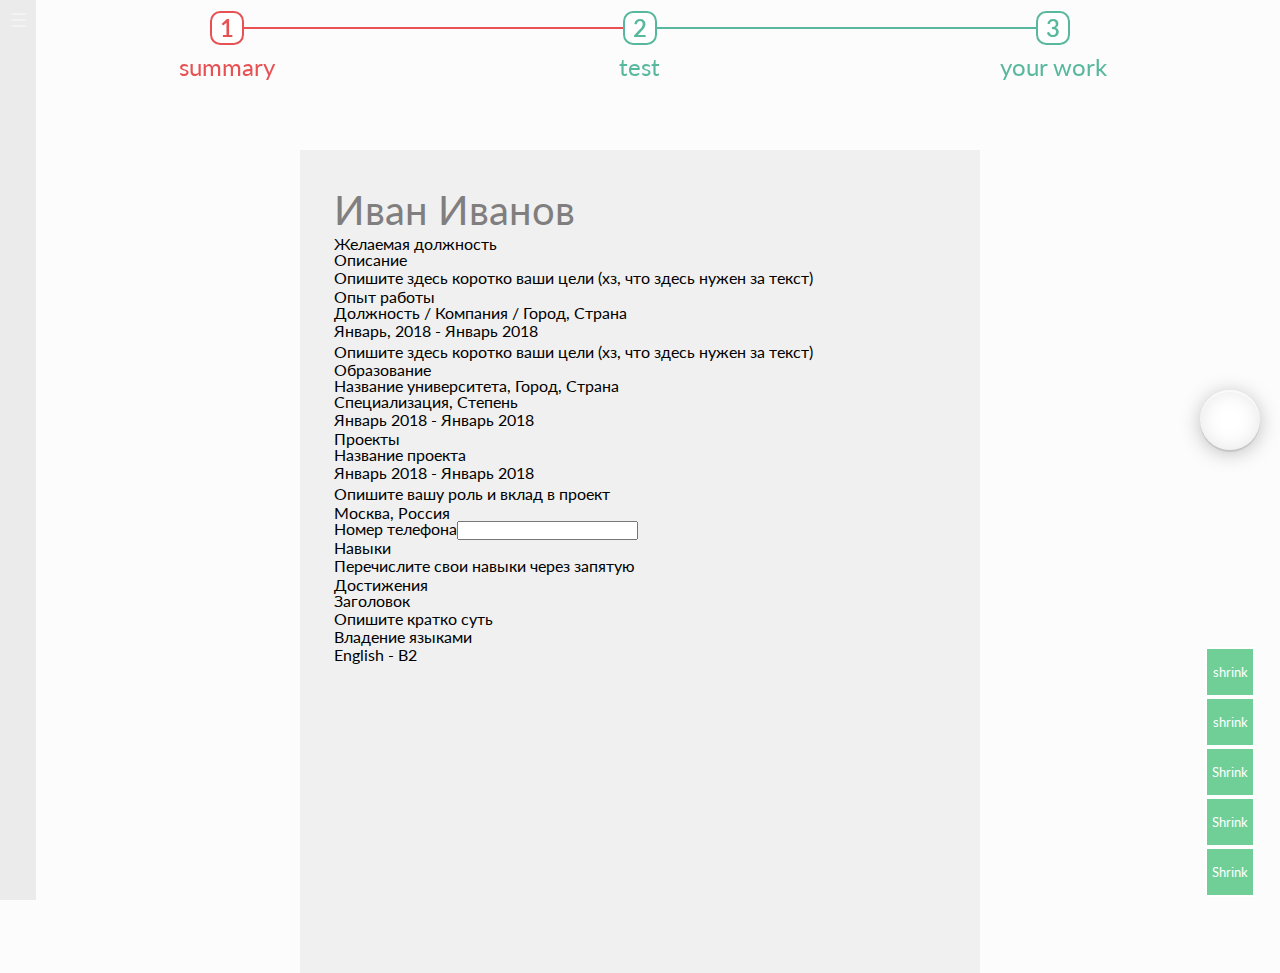
==== index.html @ d4b64379 "//" ====
<!DOCTYPE html>
<html>
  <head>
    <meta charset="utf-8">
    <meta name="viewport" content="width=device-width">

    <title>Конструктор</title>

    <link rel="stylesheet" href="css/style.css">
    <link rel="stylesheet" href="http://gloarty.org/static/fonts/font-awesome-4.7.0/css/font-awesome.min.css">
    <link rel="stylesheet" href="http://gloarty.org/static/bootstrap/css/bootstrap.min.css">

    <script src="js/jquery-3.1.1.js"></script>
    <script src="js/social-likes.min.js"></script>

    <script type="text/javascript" src="jquery.js"></script>
  	<script type="text/javascript" src="jquery.maskedinput-1.2.2.js"></script>


  </head>


  <body class="landing">


    <input type="checkbox" id="nav-toggle" hidden>
    <nav class="nav">
        <label for="nav-toggle" class="nav-toggle" onclick></label>
        <!-- <h2 class="logo">
            <a href="">logo here</a>
        </h2> -->
        <ul style=""> <!-- css in code -->
            <li><a href="#1">Один</a>
            <li><a href="#2">Два</a>
            <li><a href="#3">Три</a>
            <li><a href="#4">Четыре</a>
            <li><a href="#5">Пять</a>
            <li><a href="#6">Шесть</a>
            <li><a href="#7">Семь</a>
        </ul>
    </nav>


    <nav class="menubar" style="position: absolute;"> <!-- css in code -->
      <!-- <div>
        <h2 class="logo" href="">logo here</h2>
      </div> -->

      <nav class="step_bar">
      </nav>
        <div class="container">
          <div class="step-progress-bar" style="width: 100%; left: 0;"> <!-- css in code -->
            <ul class="progress-bar" style="width: 100%; background: transparent; height: auto; box-shadow: none;"> <!-- css in code -->
              <li class="active">summary</li>
              <li>test</li>
              <li>your work</li>
            </ul>
          </div>
        </div>
      </nav>


    <section class="landingWrapper">
      <section class="mainSection center">
        <nav class="summary_check">
          <div class="container" style="width: 100%; text-align: left;"> <!-- css in code -->
            <div class="cv">
              <div class="row">
                <div class="col-xs-8">
                  <div class="cv-block common">
                    <h2 class="common-title input-click" data-html="<input id='name' name='name' placeholder='Иван Иванов' />">Иван Иванов</h2>
                    <h3 class="common-subtitle input-click" data-html="<input id='position' name='position' placeholder='Желаемая должность' />">Желаемая должность</h3>
                  </div>
                  <div class="cv-block cv-block-summary">
                    <h4 class="cv-block-title">Описание</h4>
                    <p class="input-click" data-html="<textarea id='summary' name='summary' placeholder='Опишите здесь коротко ваши цели (хз, что здесь нужен за текст)'></textarea>">Опишите здесь коротко ваши цели (хз, что здесь нужен за текст)</p>
                  </div>
                  <div class="cv-block cv-block-exp">
                    <h4 class="cv-block-title">Опыт работы</h4>
                    <div class="cv-block-exp-item">
                      <h4 class="cv-block-item-title"><span class="input-click" data-html="<input name='prev-position' placeholder='Должность' />">Должность</span> / <span class="cv-block-exp-item-title-company input-click" data-html="<input name='rev-position' placeholder='Компания' />">Компания</span> / <span class="cv-block-exp-item-title-location location input-click" data-html="<input name='prev-position' placeholder='Город, Страна' />">Город, Страна</span></h4>
                      <p class="cv-block-item-date">
                        <span class="input-click" data-html="<input name='job-start' type='month' />">Январь, 2018</span> - <span class="input-click" data-html="<input name='job-end' type='month' />">Январь 2018</span>
                      </p>
                      <p class="cv-block-item-desc input-click" data-html="<textarea id='job-desc' name='job-desc' placeholder='Опишите здесь коротко ваши цели (хз, что здесь нужен за текст)'></textarea>">Опишите здесь коротко ваши цели (хз, что здесь нужен за текст)</p>
                    </div>
                  </div>
                  <div class="cv-block cv-block-ed">
                    <h4 class="cv-block-title">Образование</h4>
                    <div class="cv-block-ed-item">
                      <h4 class="cv-block-item-title"><span class="cv-block-ed-item-title-uni input-click" data-html="<input name='uni-name' placeholder='Названиие университета' />">Название университета</span>, <span class="cv-block-ed-item-title-location location input-click" data-html="<input name='uni-location' placeholder='Город, страна' />">Город, Страна</span></h4>
                      <h4 class="cv-block-item-subtitle"><span class="cv-block-ed-item-spec input-click" data-html="<input name='uni-spec' placeholder='Специализация' />">Специализация</span>, <span class="cv-block-ed-item-degree input-click" data-html="<input name='uni-degree' placeholder='Степень' />">Степень</span></h4>
                      <p class="cv-block-item-date">
                        <span class="input-click" data-html="<input name='ed-start' type='month' />">Январь 2018</span> - <span class="input-click" data-html="<input name='ed-end' type='month' />">Январь 2018</span>
                      </p>
                    </div>
                  </div>
                  <div class="cv-block cv-block-project">
                    <h4 class="cv-block-title">Проекты</h4>
                    <div class="cv-block-project-item">
                      <h4 class="cv-block-item-title input-click" data-html="<input name='project-name' placeholder='Название проекта' />">Название проекта</h4>
                      <p class="cv-block-item-date">
                        <span class="input-click" data-html="<input name='project-start' type='month' />">Январь 2018</span> - <span class="input-click" data-html="<input name='project-end' type='month' />">Январь 2018</span></p>
                      <p class="cv-block-item-desc input-click" data-html="<textarea name='project-desc' placeholder='Опишите вашу роль и вклад в проект'></textarea>">Опишите вашу роль и вклад в проект</p>
                    </div>
                  </div>
                </div>
                <div class="col-xs-4">
                  <div class="cv-block cv-block-contact">
                    <h4 class="address"><span class="city input-click" data-html="<input name='city' placeholder='Москва' />">Москва</span>, <span class="country input-click" data-html="<input name='country' placeholder='Россия' />">Россия</span></h4>

                      <!-- проверка номера телефона и емейл -->

                        <!-- <h4 class="email input-click" data-html="<input name='email' type='email' placeholder='example@example.com' />">example@example.com</h4>
                        <h4 class="phone input-click" data-html="<input name='phone' placeholder='+7 (950) 000-00-00' />">+7 (950) 000-00-00</h4> -->
                        <!-- <p id="message" >Пожалуйста, заполните все поля формы!</p> -->


                        <!-- E-mail: <input id="email" name="email" type="text" size="20" style="margin-top: 0%;"/><br /> -->
                        <!-- Телефон: <input id="phone" name="phone" type="text" size="20" style=" margin-top: 3%;"/><br />
                        <input name="button" type="submit" value="Проверить" onClick="ValidMail(); ValidPhone();" style=" margin-top: 3%;"/> -->

                        <table border="0">
                        <tbody>
                        <td>Номер телефона</td>
                        <td><input id="phone" type="text" tabindex="3" /></td>
                        <td></td>
                        </tr>
                        </tbody>
                        </table>

                  </div>
                  <div class="cv-block cv-block-skills">
                    <h4 class="cv-block-title">Навыки</h4>
                    <p class="input-click" data-html="<textarea name='skills' placeholder='Перечислите свои навыки через запятую'></textarea>">Перечислите свои навыки через запятую</p>
                  </div>
                  <div class="cv-block cv-block-awards">
                    <h4 class="cv-block-title">Достижения</h4>
                    <div class="cv-block-awards-item">
                      <h4 class="cv-block-item-title input-click" data-html="<input name='achieve-name' placeholder='Заголовок' />">Заголовок</h4>
                      <p class="cv-block-item-desc input-click" data-html="<textarea name='achieve-desc' placeholder='Кратко опишите суть'></textarea>">Опишите кратко суть</p>
                    </div>
                  </div>
                  <div class="cv-block cv-block-lang">
                    <h4 class="cv-block-title">Владение языками</h4>
                    <p class="lang-item"><span class="lang-item-name input-click" data-html="<input name='lang-name' placeholder='English' />">English</span> - <span class="lang-item-level input-click" data-html="<select name='lang-level'><option val='A1-A2'>A1-A2</option><option val='B1'>B1</option><option val='B2'>B2</option><option val='C1'>C1</option><option val='C2'>C2</option></select>">B2</span></p>
                  </div>
                </div>
              </div>
            </div>
          </div>
        </nav>





        <!-- проверка номера и емейл -->


        <meta http-equiv="Content-Type" content="text/html; charset=UTF-8">

        <!-- <script type="text/javascript">

        function ValidMail() {
          var re = /^[\w-\.]+@[\w-]+\.[a-z]{2,4}$/i;
          var myMail = document.getElementById('email').value;
          var valid = re.test(myMail);
          if (valid) output = 'Адрес эл. почты введен правильно!';
          else output = 'Адрес электронной почты введен неправильно!';
          document.getElementById('message').innerHTML = output;
          return valid;
        }

          function ValidPhone() {
          var re = /^\d[\d\(\)\ -]{4,14}\d$/;
          var myPhone = document.getElementById('phone').value;
          var valid = re.test(myPhone);
          if (valid) output = 'Номер телефона введен правильно!';
          else output = 'Номер телефона введен неправильно!';
          document.getElementById('message').innerHTML = document.getElementById('message').innerHTML+'<br />'+output;
          return valid;
        }
      </script> -->






        <!-- <section>
          <nav class="btn_large">
            <a class="btn large green" href=""></a>
          </nav>
        </section> -->

      </section>
    </section>


    <nav class="btn_large">
        <a class="btn large green" href=""></a>
      </nav>

    <!-- Кнопки для инструментария -->
     <nav class="tools" style="">
         <div id="container">
           <button class="shrink"> shrink</button>
           <button class="shrink"> shrink</button>
           <button class="shrink"> Shrink</button>
           <button class="shrink"> Shrink</button>
           <button class="shrink"> Shrink</button>
         </div>
       </nav>











    <script>
      $('.input-click').click(function() {
        if (($(this).find('input').length == 0) && ($(this).find('textarea').length == 0) && ($(this).find('select').length == 0)) {
          var val = $(this).html();
          var html = $(this).attr('data-html');
          $(this).html(html);
          $(this).children().val(val);
        }
      });
      $('.cv').on('focusout', 'input', function() {
        var val = $(this).val();
        $(this).parent().html(val);
      });
      $('.cv').on('focusout', 'textarea', function() {
        var val = $(this).val();
        $(this).parent().html(val);
      });
      $('.cv').on('focusout', 'select', function() {
        var val = $(this).val();
        $(this).parent().html(val);
      });
    </script>
  </body>



  <!-- <p id="message" >Пожалуйста, заполните все поля формы!</p>
  E-mail: <input id="email" name="email" type="text" size="20" style="
    z-index:  6;
    position:  absolute;
    margin-left: 74%;
    margin-top: -48%;
">><br/> -->


    <script type="text/javascript">
    jQuery(function($) {
  $.mask.definitions['~']='[+-]';
  $('#phone').mask('(999) 999-9999');
});</script>

  </body>

</html>
---- css/style.css ----
@import 'reset.css';
@import url('https://fonts.googleapis.com/css?family=Lato:400,400i,700');
@import 'social-likes_birman.css';

@import 'layout.css';
@import 'menubar.css';
@import 'ui.css';
@import "menu_header.css";

/* landing */
@import 'landing.css';

/* post */
@import 'responsive.css';

/* checkbox */
@import "checkbox.css";

@import "summary_check.css";

@import "tools.css";

@import "tools_btn.css";

@import "step_bar.css";

@import "cv.css";

@@import "entry_field.css";
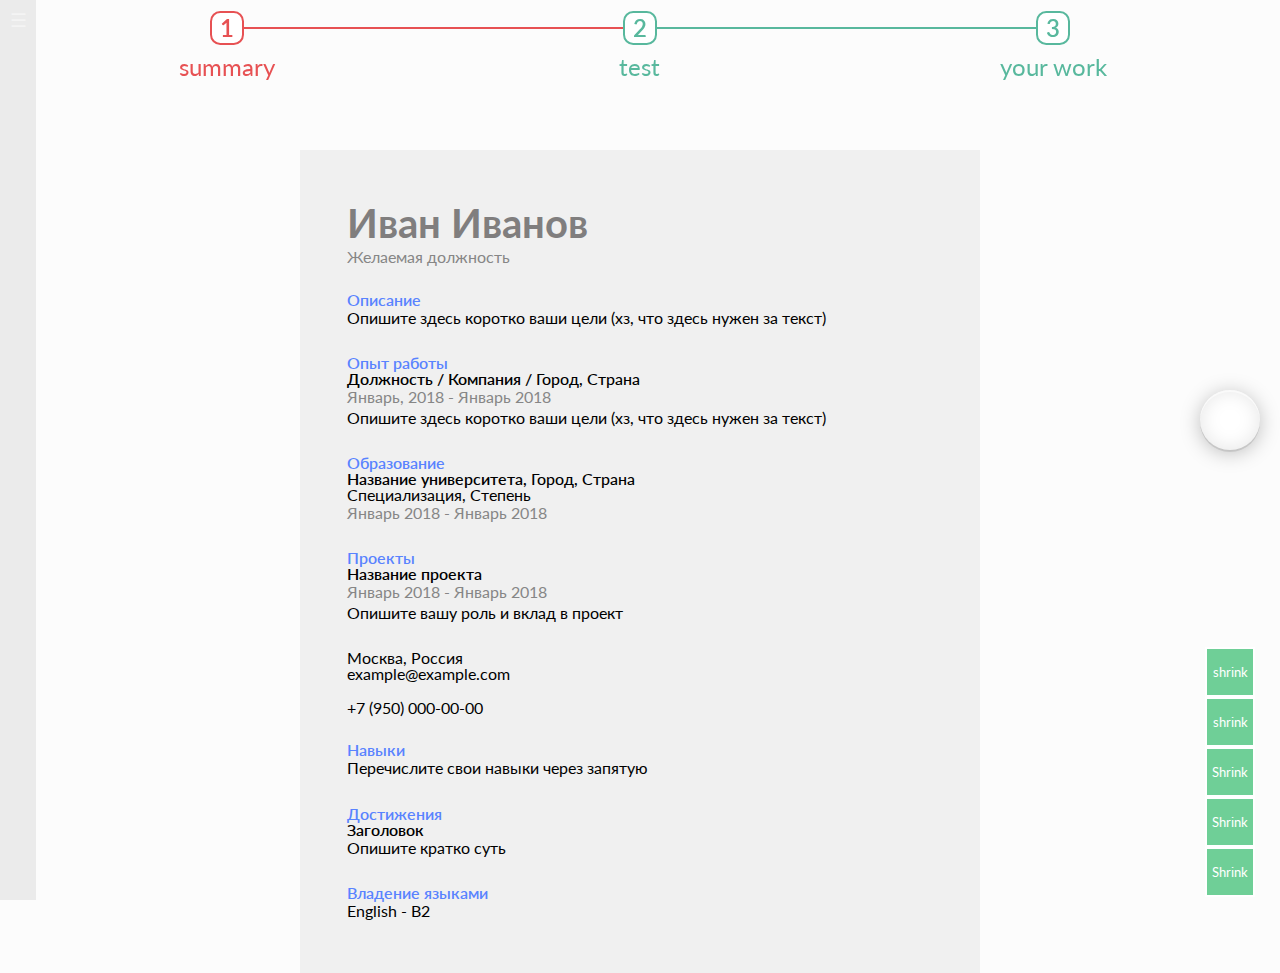
==== commit 8d2bb271: "phone number check" ====
--- a/index.html
+++ b/index.html
@@ -10,11 +10,11 @@
     <link rel="stylesheet" href="http://gloarty.org/static/fonts/font-awesome-4.7.0/css/font-awesome.min.css">
     <link rel="stylesheet" href="http://gloarty.org/static/bootstrap/css/bootstrap.min.css">
 
+    <script type="text/javascript" src="js/jquery.js"></script>
+  	<script type="text/javascript" src="js/jquery.maskedinput-1.2.2.js"></script>
+
     <script src="js/jquery-3.1.1.js"></script>
     <script src="js/social-likes.min.js"></script>
-
-    <script type="text/javascript" src="jquery.js"></script>
-  	<script type="text/javascript" src="jquery.maskedinput-1.2.2.js"></script>
 
 
   </head>
@@ -111,8 +111,8 @@
 
                       <!-- проверка номера телефона и емейл -->
 
-                        <!-- <h4 class="email input-click" data-html="<input name='email' type='email' placeholder='example@example.com' />">example@example.com</h4>
-                        <h4 class="phone input-click" data-html="<input name='phone' placeholder='+7 (950) 000-00-00' />">+7 (950) 000-00-00</h4> -->
+                        <h4 class="email input-click" data-html="<input name='email' type='email' placeholder='example@example.com' />">example@example.com</h4>
+                        <h4 class="phone input-click" data-html="<input id='phone' name='phone' placeholder='+7 (950) 000-00-00' size='20' />">+7 (950) 000-00-00</h4>
                         <!-- <p id="message" >Пожалуйста, заполните все поля формы!</p> -->
 
 
@@ -120,14 +120,14 @@
                         <!-- Телефон: <input id="phone" name="phone" type="text" size="20" style=" margin-top: 3%;"/><br />
                         <input name="button" type="submit" value="Проверить" onClick="ValidMail(); ValidPhone();" style=" margin-top: 3%;"/> -->
 
-                        <table border="0">
+                        <!--<table border="0">
                         <tbody>
                         <td>Номер телефона</td>
                         <td><input id="phone" type="text" tabindex="3" /></td>
                         <td></td>
                         </tr>
                         </tbody>
-                        </table>
+                      </table>-->
 
                   </div>
                   <div class="cv-block cv-block-skills">
@@ -213,16 +213,6 @@
          </div>
        </nav>
 
-
-
-
-
-
-
-
-
-
-
     <script>
       $('.input-click').click(function() {
         if (($(this).find('input').length == 0) && ($(this).find('textarea').length == 0) && ($(this).find('select').length == 0)) {
@@ -230,11 +220,29 @@
           var html = $(this).attr('data-html');
           $(this).html(html);
           $(this).children().val(val);
+          $(this).children().attr('data-default', val);
+
+          $('.cv').on('change', 'input[name="phone"]', function() {
+              $(this).val($(this).val().replace(/\D/g,''));
+              console.log($(this).val());
+              if ($(this).val().length < 11) {
+                var d = 11 - $(this).val().length
+                for (var i=0; i<d; i++) {
+                  $(this).val($(this).val()+'0');
+                }
+              }
+              var x = $(this).val().match(/(\d{1})(\d{3})(\d{3})(\d{2})(\d{2})/);
+              $(this).val('+'+ x[1] + ' (' + x[2] + ') ' + x[3] + '-' + x[4] + '-' + x[5]);
+          })
         }
       });
       $('.cv').on('focusout', 'input', function() {
         var val = $(this).val();
-        $(this).parent().html(val);
+        if ($(this).val() != '') {
+          $(this).parent().html(val);
+        } else {
+          $(this).parent().html($(this).attr('data-default'));
+        }
       });
       $('.cv').on('focusout', 'textarea', function() {
         var val = $(this).val();
@@ -258,11 +266,12 @@
 ">><br/> -->
 
 
-    <script type="text/javascript">
+    <!--<script type="text/javascript">
     jQuery(function($) {
-  $.mask.definitions['~']='[+-]';
-  $('#phone').mask('(999) 999-9999');
-});</script>
+      $.mask.definitions['~']='[+-]';
+      $('#phone').mask('(999) 999-9999');
+    });
+  </script>-->
 
   </body>
 
--- a/css/style.css
+++ b/css/style.css
@@ -26,4 +26,4 @@
 
 @import "cv.css";
 
-@@import "entry_field.css";
+@import "entry_field.css";
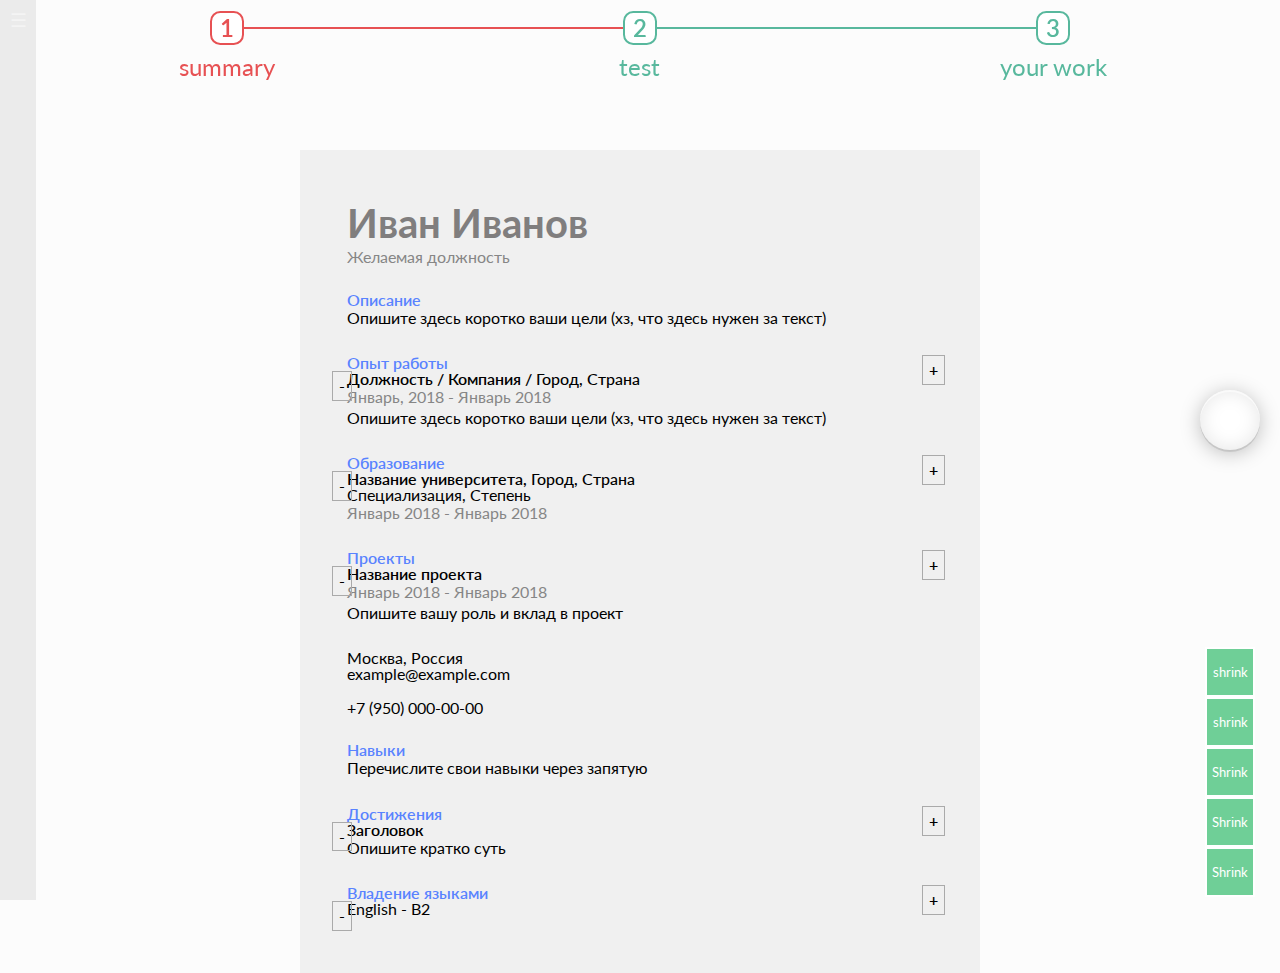
==== commit 248555a3: "skills + dates + add subblocks" ====
--- a/index.html
+++ b/index.html
@@ -75,9 +75,11 @@
                     <h4 class="cv-block-title">Описание</h4>
                     <p class="input-click" data-html="<textarea id='summary' name='summary' placeholder='Опишите здесь коротко ваши цели (хз, что здесь нужен за текст)'></textarea>">Опишите здесь коротко ваши цели (хз, что здесь нужен за текст)</p>
                   </div>
-                  <div class="cv-block cv-block-exp">
+                  <div class="cv-block cv-block-exp" style="position: relative;">
+                    <div class="add" style="position: absolute; right: 0; font-weight: 600; padding: 1%; border: 1px solid #aaa;">+</div>
                     <h4 class="cv-block-title">Опыт работы</h4>
-                    <div class="cv-block-exp-item">
+                    <div class="cv-block-exp-item item" style="position: relative;">
+                      <div class="remove-item" style="position: absolute; left: -15px; font-weight: 600; padding: 1%; line-height: 1; border: 1px solid #aaa;">-</div>
                       <h4 class="cv-block-item-title"><span class="input-click" data-html="<input name='prev-position' placeholder='Должность' />">Должность</span> / <span class="cv-block-exp-item-title-company input-click" data-html="<input name='rev-position' placeholder='Компания' />">Компания</span> / <span class="cv-block-exp-item-title-location location input-click" data-html="<input name='prev-position' placeholder='Город, Страна' />">Город, Страна</span></h4>
                       <p class="cv-block-item-date">
                         <span class="input-click" data-html="<input name='job-start' type='month' />">Январь, 2018</span> - <span class="input-click" data-html="<input name='job-end' type='month' />">Январь 2018</span>
@@ -85,9 +87,11 @@
                       <p class="cv-block-item-desc input-click" data-html="<textarea id='job-desc' name='job-desc' placeholder='Опишите здесь коротко ваши цели (хз, что здесь нужен за текст)'></textarea>">Опишите здесь коротко ваши цели (хз, что здесь нужен за текст)</p>
                     </div>
                   </div>
-                  <div class="cv-block cv-block-ed">
+                  <div class="cv-block cv-block-ed" style="position: relative;">
+                    <div class="add" style="position: absolute; right: 0; font-weight: 600; padding: 1%; border: 1px solid #aaa;">+</div>
                     <h4 class="cv-block-title">Образование</h4>
-                    <div class="cv-block-ed-item">
+                    <div class="cv-block-ed-item item" style="position: relative;">
+                      <div class="remove-item" style="position: absolute; left: -15px; font-weight: 600; padding: 1%; line-height: 1; border: 1px solid #aaa;">-</div>
                       <h4 class="cv-block-item-title"><span class="cv-block-ed-item-title-uni input-click" data-html="<input name='uni-name' placeholder='Названиие университета' />">Название университета</span>, <span class="cv-block-ed-item-title-location location input-click" data-html="<input name='uni-location' placeholder='Город, страна' />">Город, Страна</span></h4>
                       <h4 class="cv-block-item-subtitle"><span class="cv-block-ed-item-spec input-click" data-html="<input name='uni-spec' placeholder='Специализация' />">Специализация</span>, <span class="cv-block-ed-item-degree input-click" data-html="<input name='uni-degree' placeholder='Степень' />">Степень</span></h4>
                       <p class="cv-block-item-date">
@@ -95,9 +99,11 @@
                       </p>
                     </div>
                   </div>
-                  <div class="cv-block cv-block-project">
+                  <div class="cv-block cv-block-project" style="position: relative;">
+                    <div class="add" style="position: absolute; right: 0; font-weight: 600; padding: 1%; border: 1px solid #aaa;">+</div>
                     <h4 class="cv-block-title">Проекты</h4>
-                    <div class="cv-block-project-item">
+                    <div class="cv-block-project-item item" style="position: relative;">
+                      <div class="remove-item" style="position: absolute; left: -15px; font-weight: 600; padding: 1%; line-height: 1; border: 1px solid #aaa;">-</div>
                       <h4 class="cv-block-item-title input-click" data-html="<input name='project-name' placeholder='Название проекта' />">Название проекта</h4>
                       <p class="cv-block-item-date">
                         <span class="input-click" data-html="<input name='project-start' type='month' />">Январь 2018</span> - <span class="input-click" data-html="<input name='project-end' type='month' />">Январь 2018</span></p>
@@ -134,16 +140,22 @@
                     <h4 class="cv-block-title">Навыки</h4>
                     <p class="input-click" data-html="<textarea name='skills' placeholder='Перечислите свои навыки через запятую'></textarea>">Перечислите свои навыки через запятую</p>
                   </div>
-                  <div class="cv-block cv-block-awards">
+                  <div class="cv-block cv-block-awards" style="position: relative;">
+                    <div class="add" style="position: absolute; right: 0; font-weight: 600; padding: 1%; border: 1px solid #aaa;">+</div>
                     <h4 class="cv-block-title">Достижения</h4>
-                    <div class="cv-block-awards-item">
+                    <div class="cv-block-awards-item item" style="position: relative;">
+                      <div class="remove-item" style="position: absolute; left: -15px; font-weight: 600; padding: 1%; line-height: 1; border: 1px solid #aaa;">-</div>
                       <h4 class="cv-block-item-title input-click" data-html="<input name='achieve-name' placeholder='Заголовок' />">Заголовок</h4>
                       <p class="cv-block-item-desc input-click" data-html="<textarea name='achieve-desc' placeholder='Кратко опишите суть'></textarea>">Опишите кратко суть</p>
                     </div>
                   </div>
-                  <div class="cv-block cv-block-lang">
+                  <div class="cv-block cv-block-lang" style="position: relative;">
+                    <div class="add" style="position: absolute; right: 0; font-weight: 600; padding: 1%; border: 1px solid #aaa;">+</div>
                     <h4 class="cv-block-title">Владение языками</h4>
-                    <p class="lang-item"><span class="lang-item-name input-click" data-html="<input name='lang-name' placeholder='English' />">English</span> - <span class="lang-item-level input-click" data-html="<select name='lang-level'><option val='A1-A2'>A1-A2</option><option val='B1'>B1</option><option val='B2'>B2</option><option val='C1'>C1</option><option val='C2'>C2</option></select>">B2</span></p>
+                    <div class="lang-item item" style="position: relative;">
+                      <div class="remove-item" style="position: absolute; left: -15px; font-weight: 600; padding: 1%; line-height: 1; border: 1px solid #aaa;">-</div>
+                      <span class="lang-item-name input-click" data-html="<input name='lang-name' placeholder='English' />">English</span> - <span class="lang-item-level input-click" data-html="<select name='lang-level'><option val='A1-A2'>A1-A2</option><option val='B1'>B1</option><option val='B2'>B2</option><option val='C1'>C1</option><option val='C2'>C2</option></select>">B2</span>
+                    </div>
                   </div>
                 </div>
               </div>
@@ -217,8 +229,68 @@
       $('.input-click').click(function() {
         if (($(this).find('input').length == 0) && ($(this).find('textarea').length == 0) && ($(this).find('select').length == 0)) {
           var val = $(this).html();
+          if ($(this).parent().hasClass('cv-block-skills')) {
+            val = '';
+            $(this).children('span').each(function() {
+              val = val + $(this).text() + '; ';
+            })
+          }
           var html = $(this).attr('data-html');
           $(this).html(html);
+          if ($(this).parent().hasClass('cv-block-item-date')) {
+            var year = val.split(' ')[1];
+            var month = val.split(' ')[0];
+            switch (month) {
+              case 'Январь':
+                month = '01';
+                break;
+              case 'Февраль':
+                month = '02';
+                break;
+              case 'Март':
+                month = '03';
+                break;
+              case 'Апрель':
+                month = '04';
+                break;
+              case 'Май':
+                month = '05';
+                break;
+              case 'Июнь':
+                month = '06';
+                break;
+              case 'Июль':
+                month = '07';
+                break;
+              case 'Август':
+                month = '08';
+                break;
+              case 'Сентябрь':
+                month = '09';
+                break;
+              case 'Октябрь':
+                month = '10';
+                break;
+              case 'Ноябрь':
+                month = '11';
+                break;
+              case 'Декабрь':
+                month = '12';
+                break;
+            }
+            val = $(this).attr('data-val');
+            if ($(this).is(':first-child')) {
+              var max = $(this).parent().children('span:last-child').attr('data-val');
+              if (max != undefined) {
+                $(this).children().attr('max', max);
+              }
+            } else if ($(this).is(':last-child')) {
+              var min = $(this).parent().children('span:first-child').attr('data-val');
+              if (min != undefined) {
+                $(this).children().attr('min', min);
+              }
+            }
+          }
           $(this).children().val(val);
           $(this).children().attr('data-default', val);
 
@@ -239,6 +311,51 @@
       $('.cv').on('focusout', 'input', function() {
         var val = $(this).val();
         if ($(this).val() != '') {
+          if ($(this).attr('type') == 'month') {
+            var year = val.split('-')[0];
+            var month = val.split('-')[1];
+            switch (month) {
+              case '01':
+                month = 'Январь';
+                break;
+              case '02':
+                month = 'Февраль';
+                break;
+              case '03':
+                month = 'Март';
+                break;
+              case '04':
+                month = 'Апрель';
+                break;
+              case '05':
+                month = 'Май';
+                break;
+              case '06':
+                month = 'Июнь';
+                break;
+              case '07':
+                month = 'Июль';
+                break;
+              case '08':
+                month = 'Август';
+                break;
+              case '09':
+                month = 'Сентябрь';
+                break;
+              case '10':
+                month = 'Октябрь';
+                break;
+              case '11':
+                month = 'Ноябрь';
+                break;
+              case '12':
+                month = 'Декабрь';
+                break;
+            }
+            $(this).parent().attr('data-val', val);
+            val = month + ' ' + year
+          }
+
           $(this).parent().html(val);
         } else {
           $(this).parent().html($(this).attr('data-default'));
@@ -246,12 +363,32 @@
       });
       $('.cv').on('focusout', 'textarea', function() {
         var val = $(this).val();
+        if ($(this).parent().parent().hasClass('cv-block-skills')) {
+          arr = val.split(';');
+          valNew = '';
+          for (var i=0;i<arr.length; i++) {
+            arr[i] = $.trim(arr[i]);
+            if (arr[i] != '') {
+              valNew = valNew + '<span class="cv-block-skills-item" style="text-decoration: underline; text-decoration-color: #aaa; padding: 2% 0; margin: 2% 0;">'+arr[i]+'</span> ';
+            }
+          }
+          val = valNew;
+        }
         $(this).parent().html(val);
       });
       $('.cv').on('focusout', 'select', function() {
         var val = $(this).val();
         $(this).parent().html(val);
       });
+      $('.add').click(function() {
+        var item = $(this).parent().find('.item').last().clone();
+        $(this).parent().append(item);
+      });
+      $('.cv').on('click', '.remove-item', function() {
+        if ($(this).closest('.cv-block').children('.item').length > 1) {
+          $(this).parent().remove();
+        }
+      })
     </script>
   </body>
 
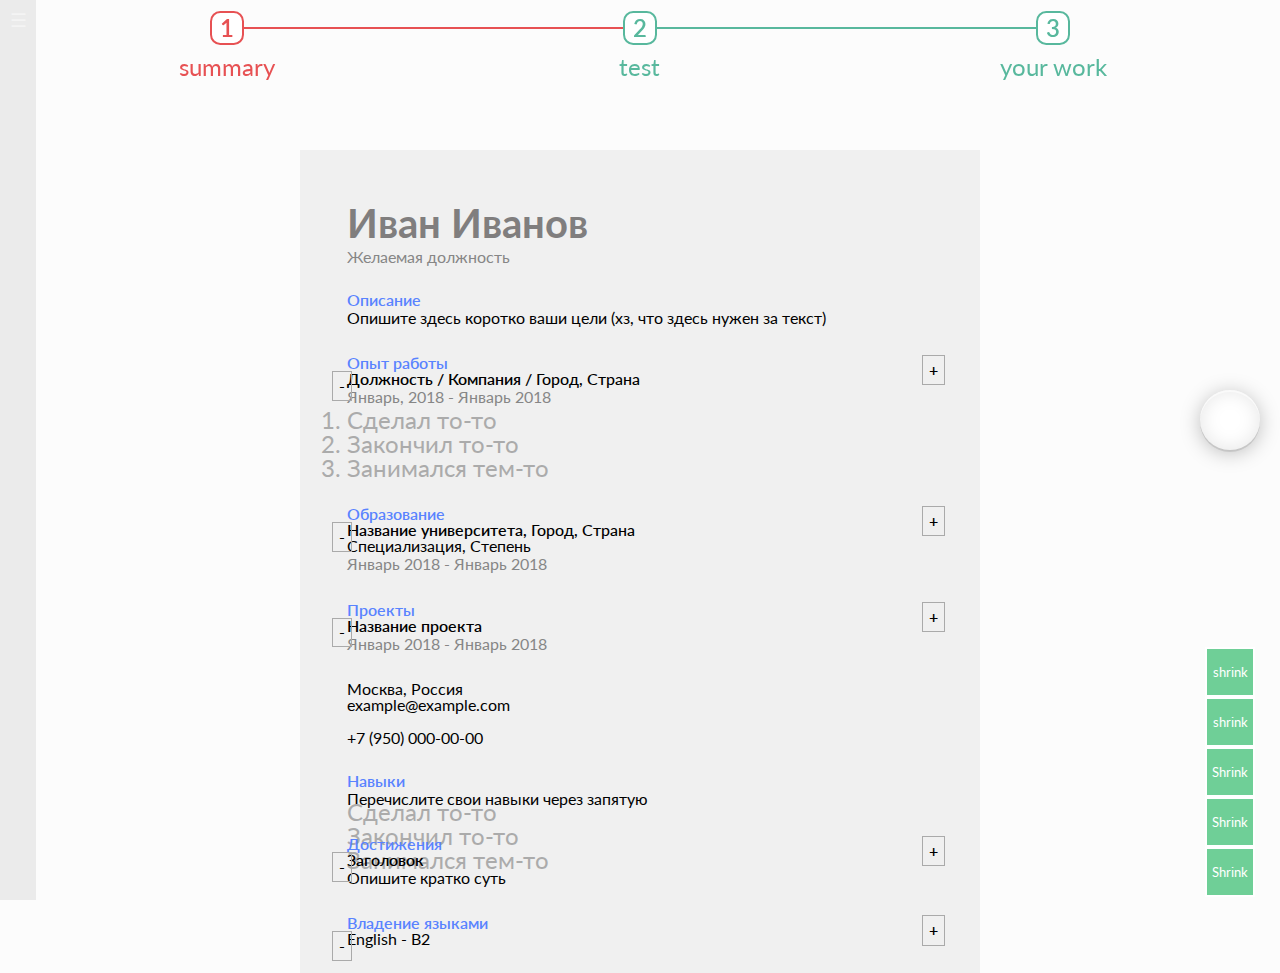
==== commit e6c72fce: "main js file" ====
--- a/index.html
+++ b/index.html
@@ -9,19 +9,10 @@
     <link rel="stylesheet" href="css/style.css">
     <link rel="stylesheet" href="http://gloarty.org/static/fonts/font-awesome-4.7.0/css/font-awesome.min.css">
     <link rel="stylesheet" href="http://gloarty.org/static/bootstrap/css/bootstrap.min.css">
-
-    <script type="text/javascript" src="js/jquery.js"></script>
-  	<script type="text/javascript" src="js/jquery.maskedinput-1.2.2.js"></script>
-
-    <script src="js/jquery-3.1.1.js"></script>
-    <script src="js/social-likes.min.js"></script>
-
-
   </head>
 
 
   <body class="landing">
-
 
     <input type="checkbox" id="nav-toggle" hidden>
     <nav class="nav">
@@ -29,7 +20,7 @@
         <!-- <h2 class="logo">
             <a href="">logo here</a>
         </h2> -->
-        <ul style=""> <!-- css in code -->
+        <ul style="width: 100%;"> <!-- css in code -->
             <li><a href="#1">Один</a>
             <li><a href="#2">Два</a>
             <li><a href="#3">Три</a>
@@ -68,23 +59,30 @@
               <div class="row">
                 <div class="col-xs-8">
                   <div class="cv-block common">
-                    <h2 class="common-title input-click" data-html="<input id='name' name='name' placeholder='Иван Иванов' />">Иван Иванов</h2>
-                    <h3 class="common-subtitle input-click" data-html="<input id='position' name='position' placeholder='Желаемая должность' />">Желаемая должность</h3>
+                    <h2 class="common-title input-click default" data-html="<input id='name' name='name' placeholder='Иван Иванов' />">Иван Иванов</h2>
+                    <h3 class="common-subtitle input-click default" data-html="<input id='position' name='position' placeholder='Желаемая должность' />">Желаемая должность</h3>
                   </div>
                   <div class="cv-block cv-block-summary">
                     <h4 class="cv-block-title">Описание</h4>
-                    <p class="input-click" data-html="<textarea id='summary' name='summary' placeholder='Опишите здесь коротко ваши цели (хз, что здесь нужен за текст)'></textarea>">Опишите здесь коротко ваши цели (хз, что здесь нужен за текст)</p>
+                    <p class="input-click default" data-html="<textarea id='summary' name='summary' placeholder='Опишите здесь коротко ваши цели (хз, что здесь нужен за текст)'></textarea>">Опишите здесь коротко ваши цели (хз, что здесь нужен за текст)</p>
                   </div>
                   <div class="cv-block cv-block-exp" style="position: relative;">
                     <div class="add" style="position: absolute; right: 0; font-weight: 600; padding: 1%; border: 1px solid #aaa;">+</div>
                     <h4 class="cv-block-title">Опыт работы</h4>
                     <div class="cv-block-exp-item item" style="position: relative;">
                       <div class="remove-item" style="position: absolute; left: -15px; font-weight: 600; padding: 1%; line-height: 1; border: 1px solid #aaa;">-</div>
-                      <h4 class="cv-block-item-title"><span class="input-click" data-html="<input name='prev-position' placeholder='Должность' />">Должность</span> / <span class="cv-block-exp-item-title-company input-click" data-html="<input name='rev-position' placeholder='Компания' />">Компания</span> / <span class="cv-block-exp-item-title-location location input-click" data-html="<input name='prev-position' placeholder='Город, Страна' />">Город, Страна</span></h4>
+                      <h4 class="cv-block-item-title"><span class="input-click default" data-html="<input name='prev-position' placeholder='Должность' />">Должность</span> / <span class="cv-block-exp-item-title-company input-click default" data-html="<input name='rev-position' placeholder='Компания' />">Компания</span> / <span class="cv-block-exp-item-title-location location input-click default" data-html="<input name='prev-position' placeholder='Город, Страна' />">Город, Страна</span></h4>
                       <p class="cv-block-item-date">
-                        <span class="input-click" data-html="<input name='job-start' type='month' />">Январь, 2018</span> - <span class="input-click" data-html="<input name='job-end' type='month' />">Январь 2018</span>
+                        <span class="input-click default" data-html="<input name='job-start' type='month' />">Январь, 2018</span> - <span class="input-click default" data-html="<input name='job-end' type='month' />">Январь 2018</span>
                       </p>
-                      <p class="cv-block-item-desc input-click" data-html="<textarea id='job-desc' name='job-desc' placeholder='Опишите здесь коротко ваши цели (хз, что здесь нужен за текст)'></textarea>">Опишите здесь коротко ваши цели (хз, что здесь нужен за текст)</p>
+                      <!--<p class="cv-block-item-desc input-click default" data-html="<textarea id='job-desc' name='job-desc' placeholder='Опишите здесь коротко ваши цели (хз, что здесь нужен за текст)'></textarea>">Опишите здесь коротко ваши цели (хз, что здесь нужен за текст)</p>-->
+                      <section class="cv-block-item-desc" contenteditable="true" style="position: relative; top:0;">
+                        <ul style="list-style: point; width: 100%; font-size: 14px; color: #000;">
+                            <li>Сделал то-то</li>
+                            <li>Закончил то-то</li>
+                            <li>Занимался тем-то</li>
+                        </ul>
+                      </section>
                     </div>
                   </div>
                   <div class="cv-block cv-block-ed" style="position: relative;">
@@ -92,10 +90,10 @@
                     <h4 class="cv-block-title">Образование</h4>
                     <div class="cv-block-ed-item item" style="position: relative;">
                       <div class="remove-item" style="position: absolute; left: -15px; font-weight: 600; padding: 1%; line-height: 1; border: 1px solid #aaa;">-</div>
-                      <h4 class="cv-block-item-title"><span class="cv-block-ed-item-title-uni input-click" data-html="<input name='uni-name' placeholder='Названиие университета' />">Название университета</span>, <span class="cv-block-ed-item-title-location location input-click" data-html="<input name='uni-location' placeholder='Город, страна' />">Город, Страна</span></h4>
-                      <h4 class="cv-block-item-subtitle"><span class="cv-block-ed-item-spec input-click" data-html="<input name='uni-spec' placeholder='Специализация' />">Специализация</span>, <span class="cv-block-ed-item-degree input-click" data-html="<input name='uni-degree' placeholder='Степень' />">Степень</span></h4>
+                      <h4 class="cv-block-item-title"><span class="cv-block-ed-item-title-uni input-click default" data-html="<input name='uni-name' placeholder='Названиие университета' />">Название университета</span>, <span class="cv-block-ed-item-title-location location input-click default" data-html="<input name='uni-location' placeholder='Город, страна' />">Город, Страна</span></h4>
+                      <h4 class="cv-block-item-subtitle"><span class="cv-block-ed-item-spec input-click default" data-html="<input name='uni-spec' placeholder='Специализация' />">Специализация</span>, <span class="cv-block-ed-item-degree input-click default" data-html="<input name='uni-degree' placeholder='Степень' />">Степень</span></h4>
                       <p class="cv-block-item-date">
-                        <span class="input-click" data-html="<input name='ed-start' type='month' />">Январь 2018</span> - <span class="input-click" data-html="<input name='ed-end' type='month' />">Январь 2018</span>
+                        <span class="input-click default" data-html="<input name='ed-start' type='month' />">Январь 2018</span> - <span class="input-click default" data-html="<input name='ed-end' type='month' />">Январь 2018</span>
                       </p>
                     </div>
                   </div>
@@ -104,49 +102,37 @@
                     <h4 class="cv-block-title">Проекты</h4>
                     <div class="cv-block-project-item item" style="position: relative;">
                       <div class="remove-item" style="position: absolute; left: -15px; font-weight: 600; padding: 1%; line-height: 1; border: 1px solid #aaa;">-</div>
-                      <h4 class="cv-block-item-title input-click" data-html="<input name='project-name' placeholder='Название проекта' />">Название проекта</h4>
+                      <h4 class="cv-block-item-title input-click default" data-html="<input name='project-name' placeholder='Название проекта' />">Название проекта</h4>
                       <p class="cv-block-item-date">
-                        <span class="input-click" data-html="<input name='project-start' type='month' />">Январь 2018</span> - <span class="input-click" data-html="<input name='project-end' type='month' />">Январь 2018</span></p>
-                      <p class="cv-block-item-desc input-click" data-html="<textarea name='project-desc' placeholder='Опишите вашу роль и вклад в проект'></textarea>">Опишите вашу роль и вклад в проект</p>
+                        <span class="input-click default" data-html="<input name='project-start' type='month' />">Январь 2018</span> - <span class="input-click default" data-html="<input name='project-end' type='month' />">Январь 2018</span></p>
+                      <!--<p class="cv-block-item-desc input-click default" data-html="<textarea name='project-desc' placeholder='Опишите вашу роль и вклад в проект'></textarea>">Опишите вашу роль и вклад в проект</p>-->
+                      <section class="cv-block-item-desc" contenteditable="true">
+                        <ul>
+                            <li>Сделал то-то</li>
+                            <li>Закончил то-то</li>
+                            <li>Занимался тем-то</li>
+                        </ul>
+                      </section>
                     </div>
                   </div>
                 </div>
                 <div class="col-xs-4">
                   <div class="cv-block cv-block-contact">
-                    <h4 class="address"><span class="city input-click" data-html="<input name='city' placeholder='Москва' />">Москва</span>, <span class="country input-click" data-html="<input name='country' placeholder='Россия' />">Россия</span></h4>
-
-                      <!-- проверка номера телефона и емейл -->
-
-                        <h4 class="email input-click" data-html="<input name='email' type='email' placeholder='example@example.com' />">example@example.com</h4>
-                        <h4 class="phone input-click" data-html="<input id='phone' name='phone' placeholder='+7 (950) 000-00-00' size='20' />">+7 (950) 000-00-00</h4>
-                        <!-- <p id="message" >Пожалуйста, заполните все поля формы!</p> -->
-
-
-                        <!-- E-mail: <input id="email" name="email" type="text" size="20" style="margin-top: 0%;"/><br /> -->
-                        <!-- Телефон: <input id="phone" name="phone" type="text" size="20" style=" margin-top: 3%;"/><br />
-                        <input name="button" type="submit" value="Проверить" onClick="ValidMail(); ValidPhone();" style=" margin-top: 3%;"/> -->
-
-                        <!--<table border="0">
-                        <tbody>
-                        <td>Номер телефона</td>
-                        <td><input id="phone" type="text" tabindex="3" /></td>
-                        <td></td>
-                        </tr>
-                        </tbody>
-                      </table>-->
-
+                    <h4 class="address"><span class="city input-click default" data-html="<input name='city' placeholder='Москва' />">Москва</span>, <span class="country input-click default" data-html="<input name='country' placeholder='Россия' />">Россия</span></h4>
+                        <h4 class="email input-click default" data-html="<input name='email' type='email' placeholder='example@example.com' />">example@example.com</h4>
+                        <h4 class="phone input-click default" data-html="<input id='phone' name='phone' placeholder='+7 (950) 000-00-00' size='20' />">+7 (950) 000-00-00</h4>
                   </div>
                   <div class="cv-block cv-block-skills">
                     <h4 class="cv-block-title">Навыки</h4>
-                    <p class="input-click" data-html="<textarea name='skills' placeholder='Перечислите свои навыки через запятую'></textarea>">Перечислите свои навыки через запятую</p>
+                    <p class="input-click default" data-html="<textarea name='skills' placeholder='Перечислите свои навыки через запятую'></textarea>">Перечислите свои навыки через запятую</p>
                   </div>
                   <div class="cv-block cv-block-awards" style="position: relative;">
                     <div class="add" style="position: absolute; right: 0; font-weight: 600; padding: 1%; border: 1px solid #aaa;">+</div>
                     <h4 class="cv-block-title">Достижения</h4>
                     <div class="cv-block-awards-item item" style="position: relative;">
                       <div class="remove-item" style="position: absolute; left: -15px; font-weight: 600; padding: 1%; line-height: 1; border: 1px solid #aaa;">-</div>
-                      <h4 class="cv-block-item-title input-click" data-html="<input name='achieve-name' placeholder='Заголовок' />">Заголовок</h4>
-                      <p class="cv-block-item-desc input-click" data-html="<textarea name='achieve-desc' placeholder='Кратко опишите суть'></textarea>">Опишите кратко суть</p>
+                      <h4 class="cv-block-item-title input-click default" data-html="<input name='achieve-name' placeholder='Заголовок' />">Заголовок</h4>
+                      <p class="cv-block-item-desc input-click default" data-html="<textarea name='achieve-desc' placeholder='Кратко опишите суть'></textarea>">Опишите кратко суть</p>
                     </div>
                   </div>
                   <div class="cv-block cv-block-lang" style="position: relative;">
@@ -154,7 +140,7 @@
                     <h4 class="cv-block-title">Владение языками</h4>
                     <div class="lang-item item" style="position: relative;">
                       <div class="remove-item" style="position: absolute; left: -15px; font-weight: 600; padding: 1%; line-height: 1; border: 1px solid #aaa;">-</div>
-                      <span class="lang-item-name input-click" data-html="<input name='lang-name' placeholder='English' />">English</span> - <span class="lang-item-level input-click" data-html="<select name='lang-level'><option val='A1-A2'>A1-A2</option><option val='B1'>B1</option><option val='B2'>B2</option><option val='C1'>C1</option><option val='C2'>C2</option></select>">B2</span>
+                      <span class="lang-item-name input-click default" data-html="<input name='lang-name' placeholder='English' />">English</span> - <span class="lang-item-level input-click default" data-html="<select name='lang-level'><option val='A1-A2'>A1-A2</option><option val='B1'>B1</option><option val='B2'>B2</option><option val='C1'>C1</option><option val='C2'>C2</option></select>">B2</span>
                     </div>
                   </div>
                 </div>
@@ -162,16 +148,6 @@
             </div>
           </div>
         </nav>
-
-
-
-
-
-        <!-- проверка номера и емейл -->
-
-
-        <meta http-equiv="Content-Type" content="text/html; charset=UTF-8">
-
         <!-- <script type="text/javascript">
 
         function ValidMail() {
@@ -183,29 +159,7 @@
           document.getElementById('message').innerHTML = output;
           return valid;
         }
-
-          function ValidPhone() {
-          var re = /^\d[\d\(\)\ -]{4,14}\d$/;
-          var myPhone = document.getElementById('phone').value;
-          var valid = re.test(myPhone);
-          if (valid) output = 'Номер телефона введен правильно!';
-          else output = 'Номер телефона введен неправильно!';
-          document.getElementById('message').innerHTML = document.getElementById('message').innerHTML+'<br />'+output;
-          return valid;
-        }
       </script> -->
-
-
-
-
-
-
-        <!-- <section>
-          <nav class="btn_large">
-            <a class="btn large green" href=""></a>
-          </nav>
-        </section> -->
-
       </section>
     </section>
 
@@ -225,191 +179,9 @@
          </div>
        </nav>
 
-    <script>
-      $('.input-click').click(function() {
-        if (($(this).find('input').length == 0) && ($(this).find('textarea').length == 0) && ($(this).find('select').length == 0)) {
-          var val = $(this).html();
-          if ($(this).parent().hasClass('cv-block-skills')) {
-            val = '';
-            $(this).children('span').each(function() {
-              val = val + $(this).text() + '; ';
-            })
-          }
-          var html = $(this).attr('data-html');
-          $(this).html(html);
-          if ($(this).parent().hasClass('cv-block-item-date')) {
-            var year = val.split(' ')[1];
-            var month = val.split(' ')[0];
-            switch (month) {
-              case 'Январь':
-                month = '01';
-                break;
-              case 'Февраль':
-                month = '02';
-                break;
-              case 'Март':
-                month = '03';
-                break;
-              case 'Апрель':
-                month = '04';
-                break;
-              case 'Май':
-                month = '05';
-                break;
-              case 'Июнь':
-                month = '06';
-                break;
-              case 'Июль':
-                month = '07';
-                break;
-              case 'Август':
-                month = '08';
-                break;
-              case 'Сентябрь':
-                month = '09';
-                break;
-              case 'Октябрь':
-                month = '10';
-                break;
-              case 'Ноябрь':
-                month = '11';
-                break;
-              case 'Декабрь':
-                month = '12';
-                break;
-            }
-            val = $(this).attr('data-val');
-            if ($(this).is(':first-child')) {
-              var max = $(this).parent().children('span:last-child').attr('data-val');
-              if (max != undefined) {
-                $(this).children().attr('max', max);
-              }
-            } else if ($(this).is(':last-child')) {
-              var min = $(this).parent().children('span:first-child').attr('data-val');
-              if (min != undefined) {
-                $(this).children().attr('min', min);
-              }
-            }
-          }
-          $(this).children().val(val);
-          $(this).children().attr('data-default', val);
 
-          $('.cv').on('change', 'input[name="phone"]', function() {
-              $(this).val($(this).val().replace(/\D/g,''));
-              console.log($(this).val());
-              if ($(this).val().length < 11) {
-                var d = 11 - $(this).val().length
-                for (var i=0; i<d; i++) {
-                  $(this).val($(this).val()+'0');
-                }
-              }
-              var x = $(this).val().match(/(\d{1})(\d{3})(\d{3})(\d{2})(\d{2})/);
-              $(this).val('+'+ x[1] + ' (' + x[2] + ') ' + x[3] + '-' + x[4] + '-' + x[5]);
-          })
-        }
-      });
-      $('.cv').on('focusout', 'input', function() {
-        var val = $(this).val();
-        if ($(this).val() != '') {
-          if ($(this).attr('type') == 'month') {
-            var year = val.split('-')[0];
-            var month = val.split('-')[1];
-            switch (month) {
-              case '01':
-                month = 'Январь';
-                break;
-              case '02':
-                month = 'Февраль';
-                break;
-              case '03':
-                month = 'Март';
-                break;
-              case '04':
-                month = 'Апрель';
-                break;
-              case '05':
-                month = 'Май';
-                break;
-              case '06':
-                month = 'Июнь';
-                break;
-              case '07':
-                month = 'Июль';
-                break;
-              case '08':
-                month = 'Август';
-                break;
-              case '09':
-                month = 'Сентябрь';
-                break;
-              case '10':
-                month = 'Октябрь';
-                break;
-              case '11':
-                month = 'Ноябрь';
-                break;
-              case '12':
-                month = 'Декабрь';
-                break;
-            }
-            $(this).parent().attr('data-val', val);
-            val = month + ' ' + year
-          }
-
-          $(this).parent().html(val);
-        } else {
-          $(this).parent().html($(this).attr('data-default'));
-        }
-      });
-      $('.cv').on('focusout', 'textarea', function() {
-        var val = $(this).val();
-        if ($(this).parent().parent().hasClass('cv-block-skills')) {
-          arr = val.split(';');
-          valNew = '';
-          for (var i=0;i<arr.length; i++) {
-            arr[i] = $.trim(arr[i]);
-            if (arr[i] != '') {
-              valNew = valNew + '<span class="cv-block-skills-item" style="text-decoration: underline; text-decoration-color: #aaa; padding: 2% 0; margin: 2% 0;">'+arr[i]+'</span> ';
-            }
-          }
-          val = valNew;
-        }
-        $(this).parent().html(val);
-      });
-      $('.cv').on('focusout', 'select', function() {
-        var val = $(this).val();
-        $(this).parent().html(val);
-      });
-      $('.add').click(function() {
-        var item = $(this).parent().find('.item').last().clone();
-        $(this).parent().append(item);
-      });
-      $('.cv').on('click', '.remove-item', function() {
-        if ($(this).closest('.cv-block').children('.item').length > 1) {
-          $(this).parent().remove();
-        }
-      })
-    </script>
+    <script src="js/jquery-3.1.1.js"></script>
+    <script src="js/social-likes.min.js"></script>
+    <script src="js/main.js"></script>
   </body>
-
-
-
-  <!-- <p id="message" >Пожалуйста, заполните все поля формы!</p>
-  E-mail: <input id="email" name="email" type="text" size="20" style="
-    z-index:  6;
-    position:  absolute;
-    margin-left: 74%;
-    margin-top: -48%;
-">><br/> -->
-
-
-    <!--<script type="text/javascript">
-    jQuery(function($) {
-      $.mask.definitions['~']='[+-]';
-      $('#phone').mask('(999) 999-9999');
-    });
-  </script>-->
-
-  </body>
-
 </html>
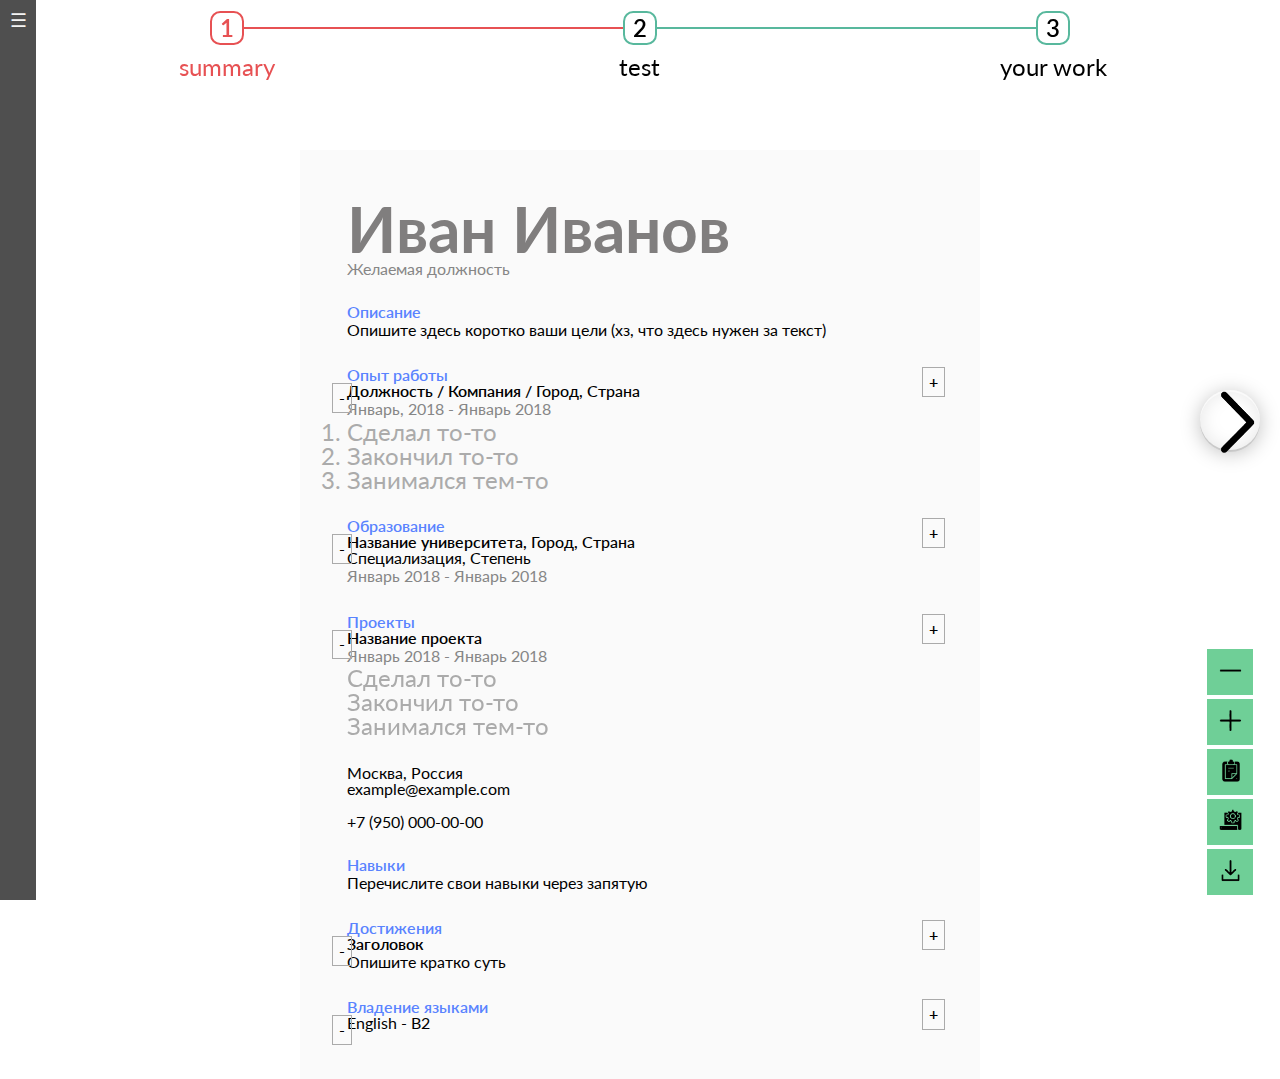
==== commit 3594404b: "color+mediascreen" ====
--- a/index.html
+++ b/index.html
@@ -51,8 +51,8 @@
       </nav>
 
 
-    <section class="landingWrapper">
-      <section class="mainSection center">
+    <!-- <section class="landingWrapper"> -->
+      <!-- <section class="mainSection center"> -->
         <nav class="summary_check">
           <div class="container" style="width: 100%; text-align: left;"> <!-- css in code -->
             <div class="cv">
@@ -160,22 +160,22 @@
           return valid;
         }
       </script> -->
-      </section>
-    </section>
+      <!-- </section> -->
+    <!-- </section> -->
 
 
     <nav class="btn_large">
-        <a class="btn large green" href=""></a>
+        <a class="btn large green" href=""><img src="img/arrow.png" style=" width:110%; margin-bottom: -23px;"></a>
       </nav>
 
     <!-- Кнопки для инструментария -->
      <nav class="tools" style="">
          <div id="container">
-           <button class="shrink"> shrink</button>
-           <button class="shrink"> shrink</button>
-           <button class="shrink"> Shrink</button>
-           <button class="shrink"> Shrink</button>
-           <button class="shrink"> Shrink</button>
+           <button class="shrink"><img src="img/minus.png"></button>
+           <button class="shrink"><img src="img/plus.png"></button>
+           <button class="shrink"><img src="img/trash.png"></button>
+           <button class="shrink"><img src="img/trash_1.png"></button>
+           <button class="shrink"><img src="img/download.png"></button>
          </div>
        </nav>
 
